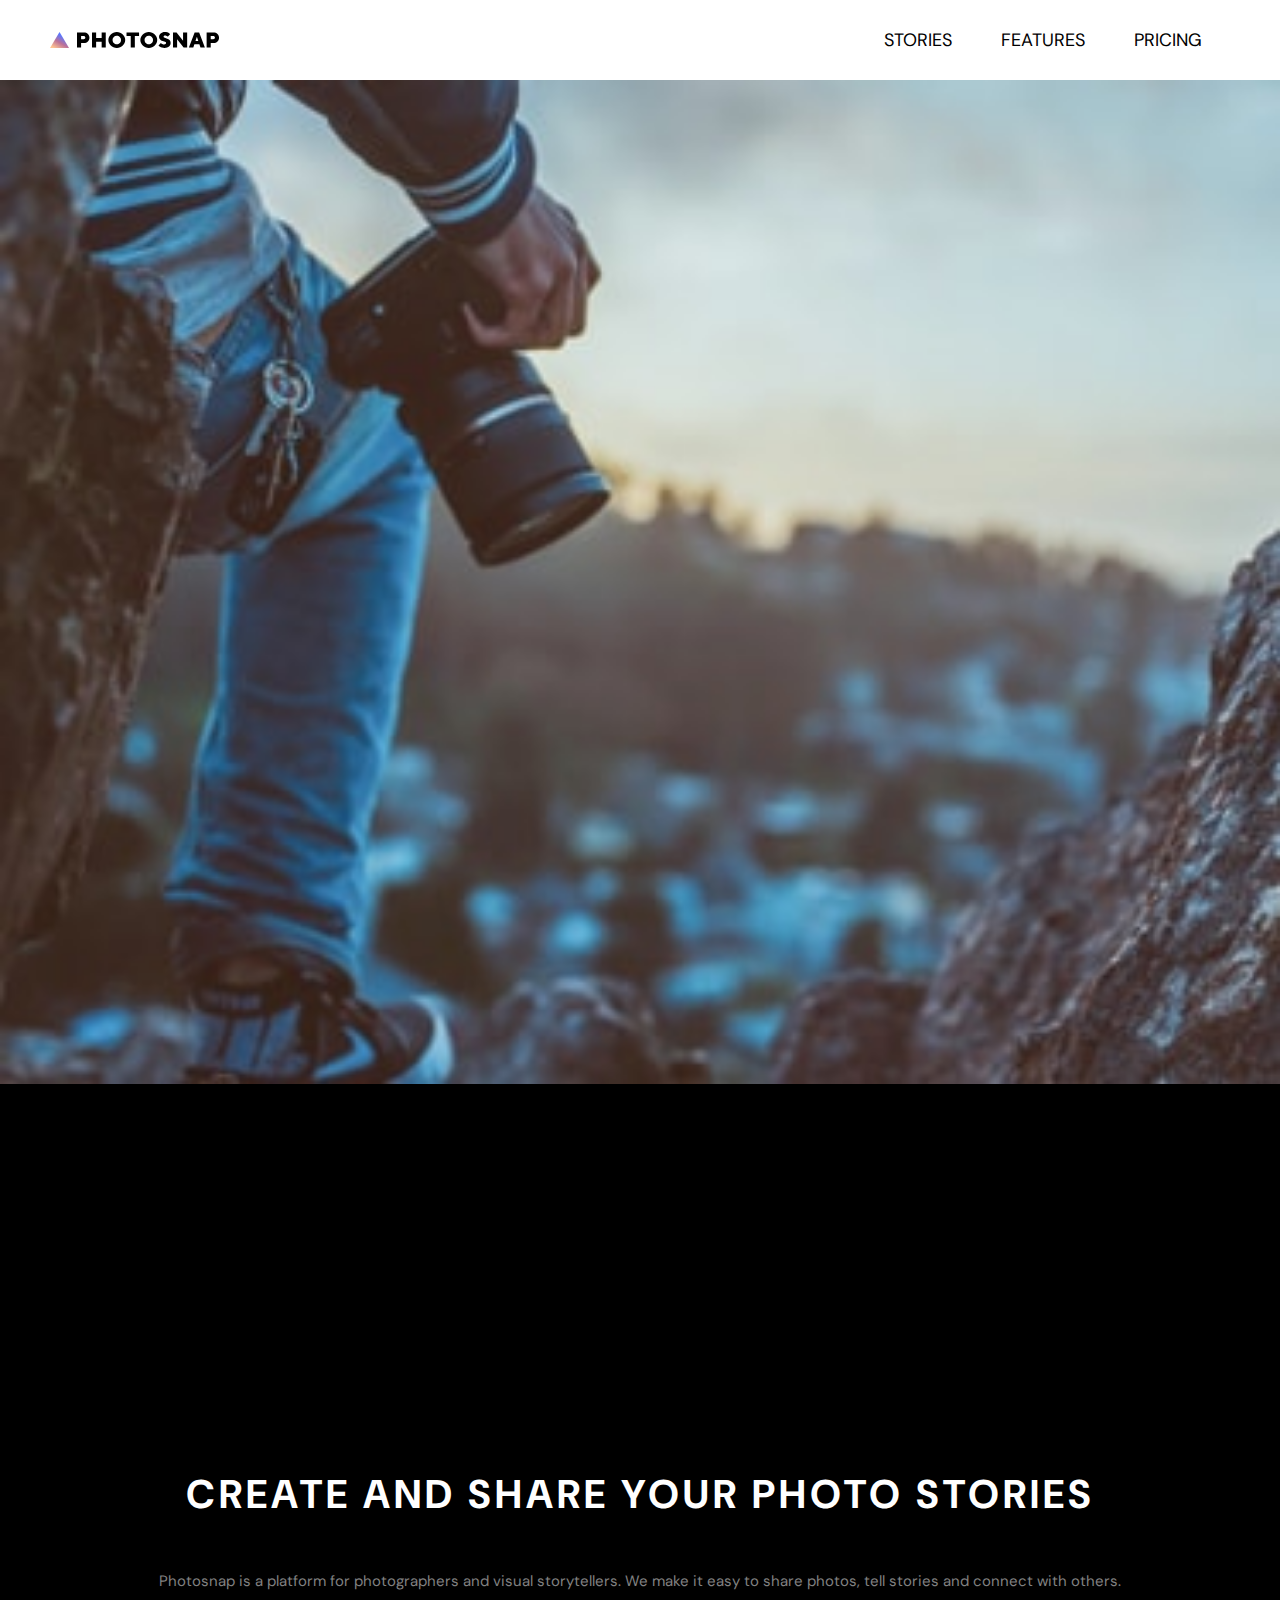
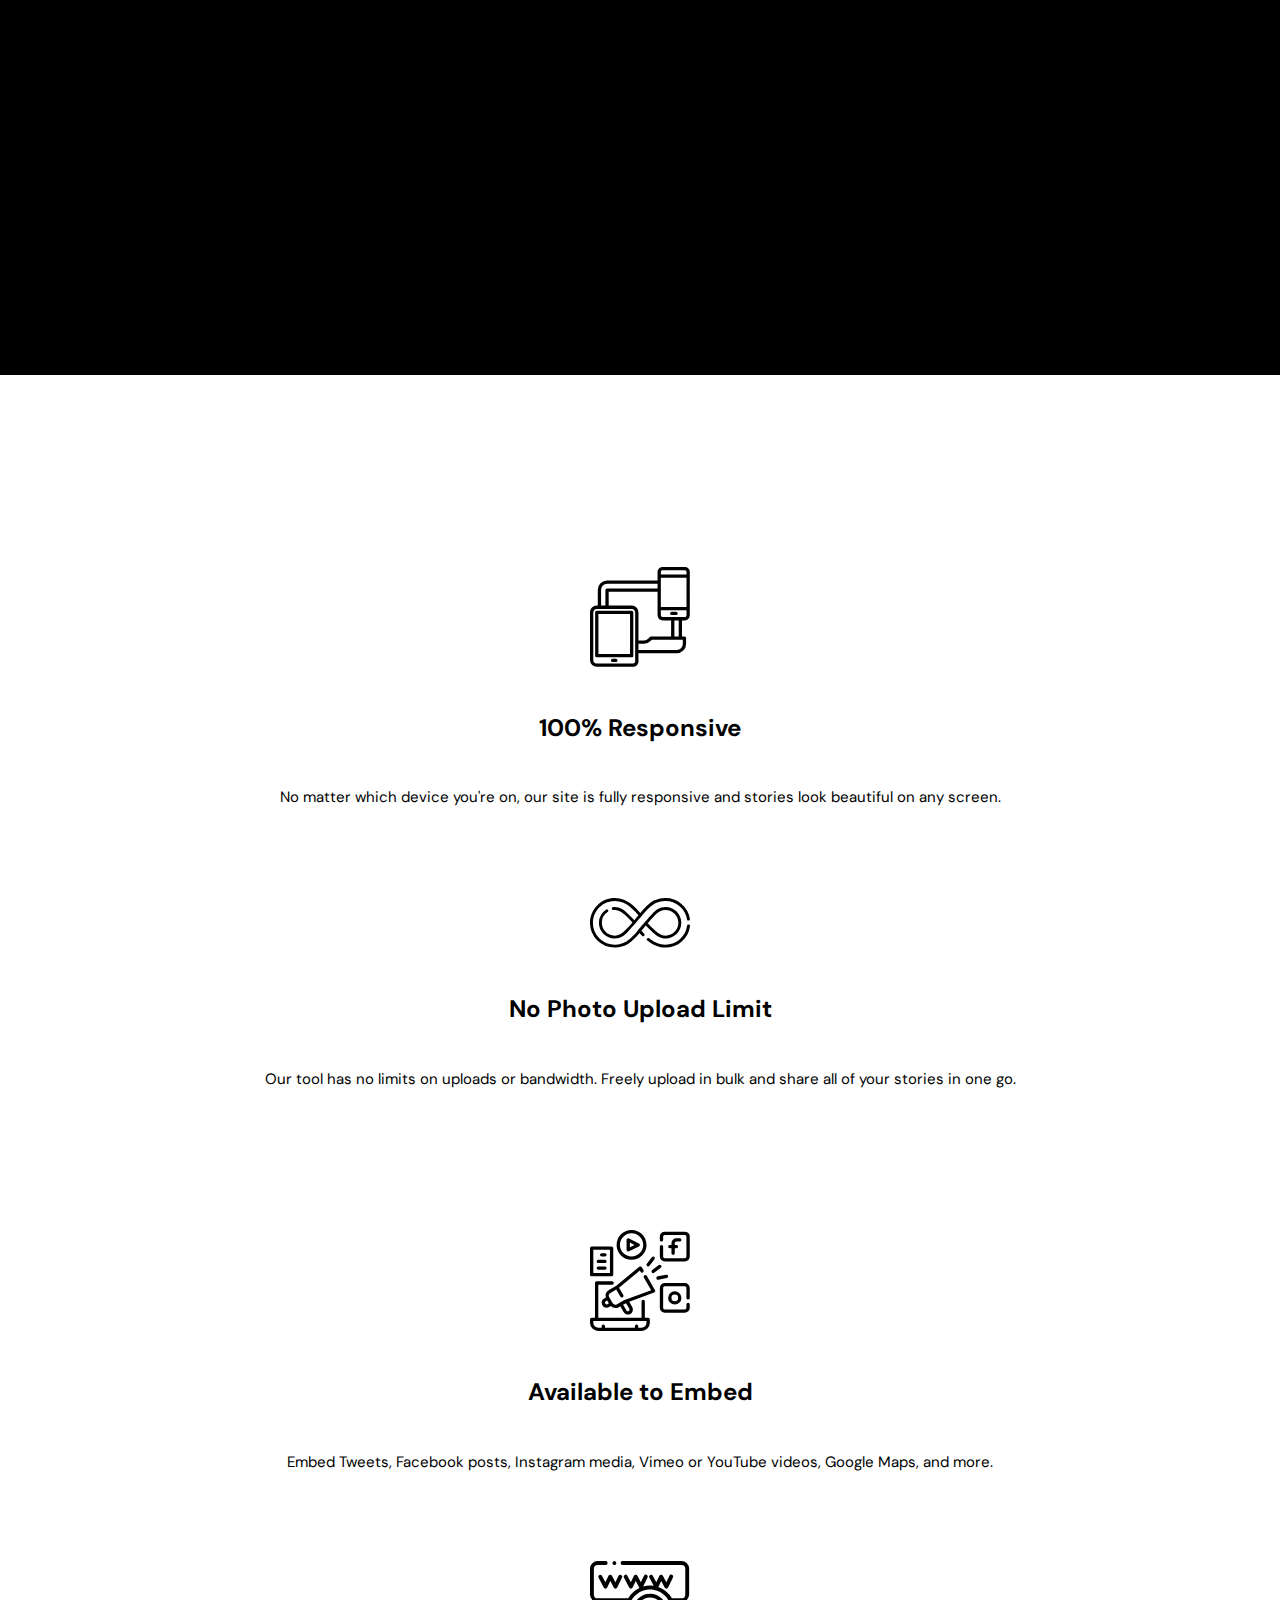
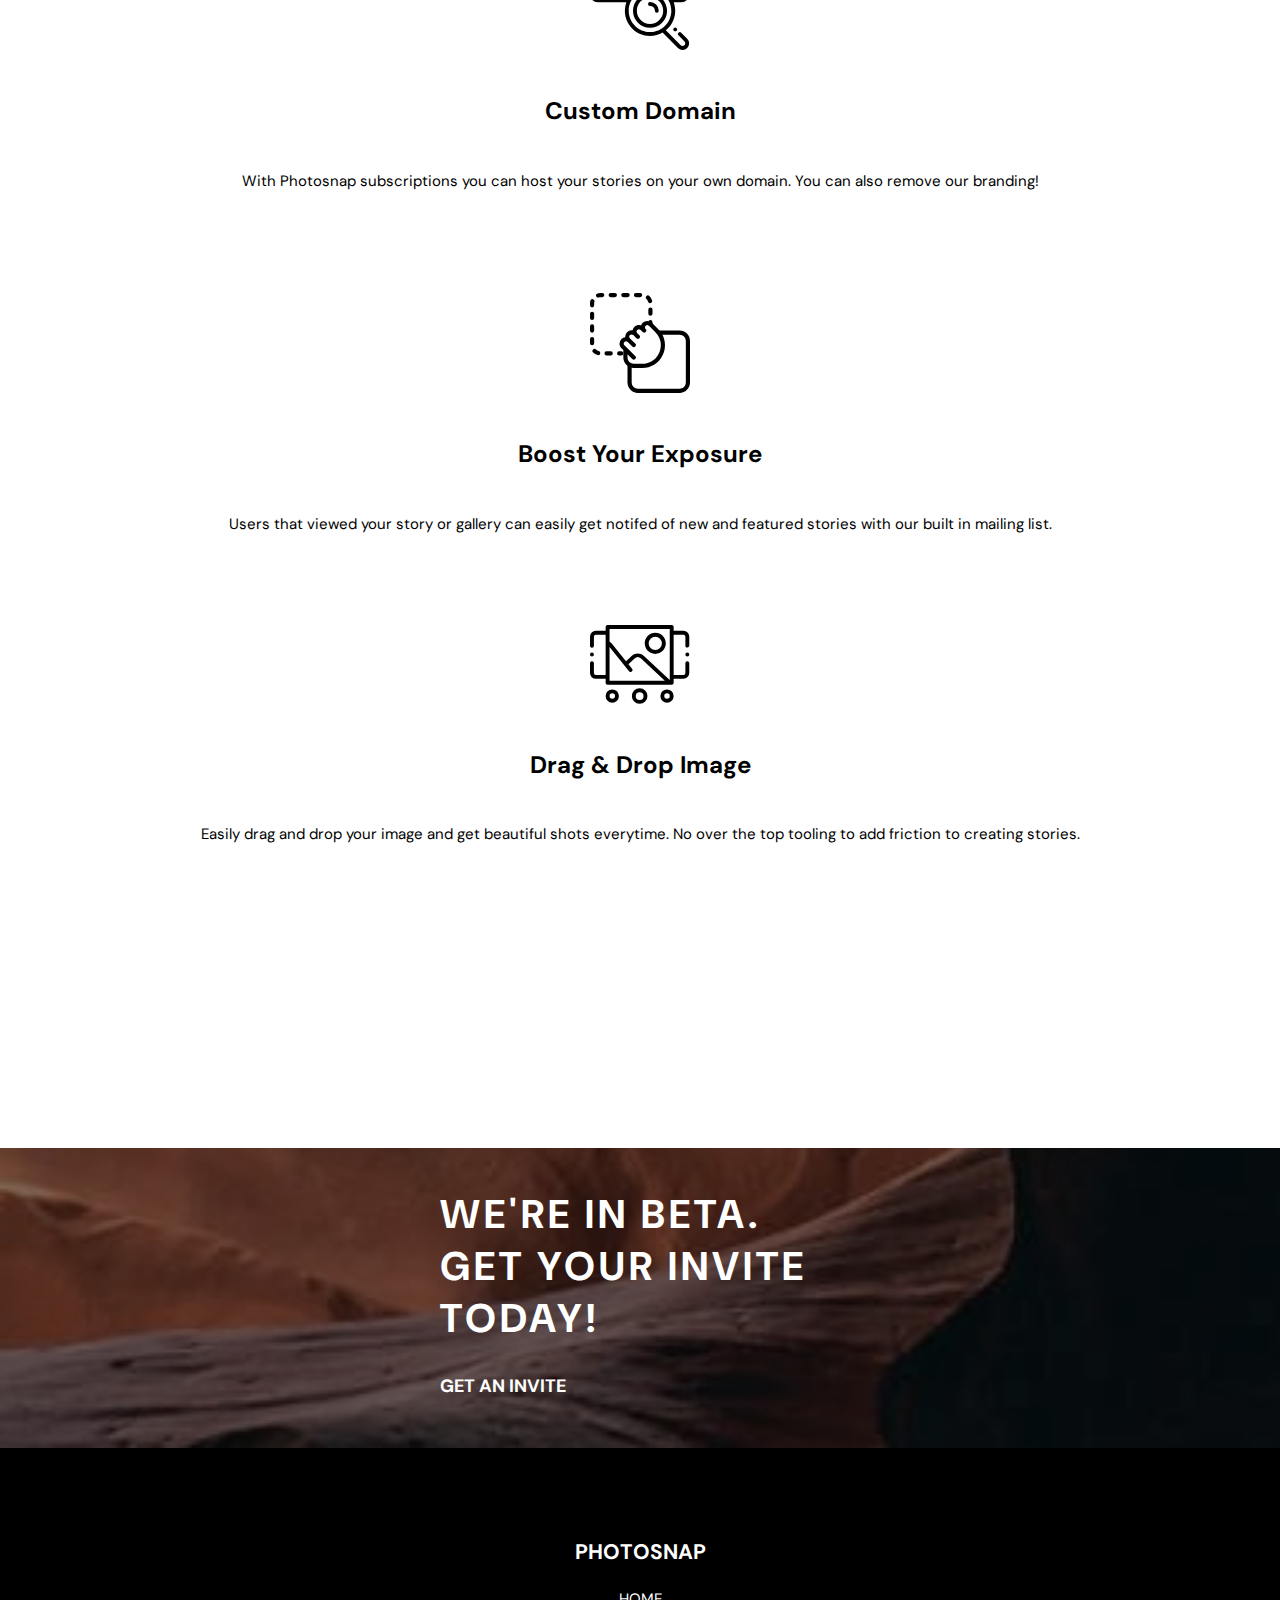
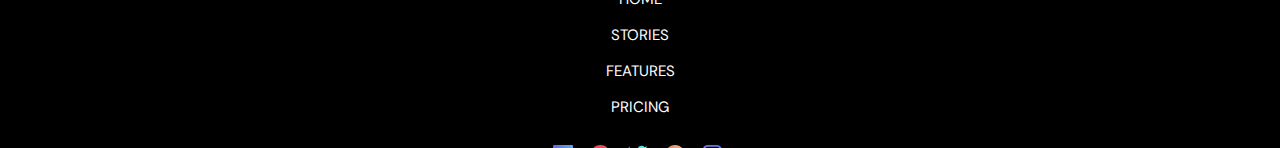
==== features.html @ 5ab947c2 "moving folders out of sc folder" ====
<!DOCTYPE html>
<html lang="en">
  <head>
    <meta charset="UTF-8" />
    <meta name="viewport" content="width=device-width, initial-scale=1.0" />

    <link
      rel="icon"
      type="image/png"
      sizes="32x32"
      href="./assets/favicon-32x32.png"
    />
    <link rel="preconnect" href="https://fonts.googleapis.com" />
    <link rel="preconnect" href="https://fonts.gstatic.com" crossorigin />
    <link
      href="https://fonts.googleapis.com/css2?family=DM+Sans:wght@400;700&display=swap"
      rel="stylesheet"
    />
    <link
      rel="stylesheet"
      href="https://use.fontawesome.com/releases/v5.15.3/css/all.css"
      integrity="sha384-SZXxX4whJ79/gErwcOYf+zWLeJdY/qpuqC4cAa9rOGUstPomtqpuNWT9wdPEn2fk"
      crossorigin="anonymous"
    />
    <link rel="stylesheet" href="features.css" />

    <title>Frontend Mentor | Photosnap Website Challenge</title>
  </head>
  <body>
    <nav class="navbar">
      <div class="navbar-container">
        <a href="/index.html" id="navbar-logo"
          ><img src="assets/shared/desktop/logo.svg" alt="logo"
        /></a>
        <div class="navbar-toggle" id="mobile-menu">
          <span class="bar"></span>
          <span class="bar"></span>
          <span class="bar"></span>
        </div>
        <ul class="navbar-menu">
          <li class="navbar-item">
            <a href="/stories.html" class="navbar-links" id="stories-page"
              >STORIES</a
            >
          </li>
          <li class="navbar-item">
            <a href="/features.html" class="navbar-links" id="features-page"
              >FEATURES</a
            >
          </li>
          <li class="navbar-item">
            <a href="/pricing.html" class="navbar-links" id="pricing-page"
              >PRICING</a
            >
          </li>
        </ul>
      </div>
    </nav>
    <div class="top-outermost-container flex">
      <div class="left-main-container">
        <div class="main-text-container">
          <h1>Create and share your photo Stories</h1>
          <p>
            Photosnap is a platform for photographers and visual storytellers.
            We make it easy to share photos, tell stories and connect with
            others.
          </p>
        </div>
      </div>
      <div class="right-main-container">
        <img
          class="img-settings"
          src="assets/features/mobile/hero.jpg"
          alt="holding-camera-picture"
        />
      </div>
    </div>
    <div class="features-info-outer-container">
      <div class="features-info-inner-container">
        <div class="features-cards">
          <img
            class="features-imgs"
            src="assets/features/desktop/responsive.svg"
            alt="responsive-pic"
          />
          <h2>100% Responsive</h2>
          <p>
            No matter which device you're on, our site is fully responsive and
            stories look beautiful on any screen.
          </p>
        </div>
        <div class="features-cards">
          <img
            class="features-imgs"
            src="assets/features/desktop/no-limit.svg"
            alt="limit-pic"
          />
          <h2>No Photo Upload Limit</h2>
          <p>
            Our tool has no limits on uploads or bandwidth. Freely upload in
            bulk and share all of your stories in one go.
          </p>
        </div>
        <div class="features-cards">
          <img
            class="features-imgs"
            src="assets/features/desktop/embed.svg"
            alt="embed-pic"
          />
          <h2>Available to Embed</h2>
          <p>
            Embed Tweets, Facebook posts, Instagram media, Vimeo or YouTube
            videos, Google Maps, and more.
          </p>
        </div>
        <div class="features-cards">
          <img
            class="features-imgs"
            src="assets/features/desktop/custom-domain.svg"
            alt="domain-pic"
          />
          <h2>Custom Domain</h2>
          <p>
            With Photosnap subscriptions you can host your stories on your own
            domain. You can also remove our branding!
          </p>
        </div>
        <div class="features-cards">
          <img
            class="features-imgs"
            src="assets/features/desktop/boost-exposure.svg"
            alt="boost-pic"
          />
          <h2>Boost Your Exposure</h2>
          <p>
            Users that viewed your story or gallery can easily get notifed of
            new and featured stories with our built in mailing list.
          </p>
        </div>
        <div class="features-cards">
          <img
            class="features-imgs"
            src="assets/features/desktop/drag-drop.svg"
            alt="drag-and-drop-pic"
          />
          <h2>Drag & Drop Image</h2>
          <p>
            Easily drag and drop your image and get beautiful shots everytime.
            No over the top tooling to add friction to creating stories.
          </p>
        </div>
      </div>
    </div>
    <div class="beta-container flex uppercase">
      <div class="beta-left-container">
        <div class="beta-text-wrapper">
          <h1>We're in beta. Get your invite today!</h1>
        </div>
      </div>
      <div class="beta-right-container">
        <div class="invite-wrapper">
          <h3>
            Get an invite<i class="fas fa-long-arrow-alt-right fa-2x"></i>
          </h3>
        </div>
      </div>
    </div>
    <footer class="footer-main">
      <div class="footer-info-div flex">
        <div class="footer-logo-div">
          <a href="/index.html" class="footer-logo" id="page">PHOTOSNAP</a>
        </div>
        <div class="footer-links-div">
          <a href="/index.html" class="footer-links" id="home-page">HOME</a>
          <a href="/stories.html" class="footer-links" id="stories-page"
            >STORIES</a
          >
          <a href="/features.html" class="footer-links" id="features-page"
            >FEATURES</a
          >
          <a href="/pricing.html" class="footer-links" id="pricing-page"
            >PRICING</a
          >
        </div>
        <div class="social-media-div">
          <a href="" class="media-links"
            ><img src="assets/shared/desktop/facebook.svg"
          /></a>
          <a href="" class="media-links"
            ><img src="assets/shared/desktop/youtube.svg"
          /></a>
          <a href="" class="media-links"
            ><img src="assets/shared/desktop/twitter.svg"
          /></a>
          <a href="" class="media-links"
            ><img src="assets/shared/desktop/pinterest.svg"
          /></a>
          <a href="" class="media-links"
            ><img src="assets/shared/desktop/instagram.svg"
          /></a>
        </div>
      </div>
    </footer>
  </body>
  <script src="app.js"></script>
</html>
---- features.css ----
:root {
  --pure-black: #000000;
  --light-grey: #dfdfdf;
  --pure-white: #ffffff;
  --main-accent: linear-gradient(
    202deg,
    rgba(255, 197, 147, 1) 0%,
    rgba(188, 113, 152, 1) 50%,
    rgba(90, 119, 255, 1) 100%
  );
}
/* 
  ------------------REUSABLE----------------- */
* {
  margin: 0;
  padding: 0;
  box-sizing: border-box;
}
html {
  font-size: 15px;
  font-weight: 400;
  font-family: "DM Sans", sans-serif;
}

h1 {
  font-size: 40px;
  font-weight: 700;
  letter-spacing: 4px;
}
h2 {
  font-size: 24px;
  font-weight: 700;
}
h3 {
  font-size: 18px;
  font-weight: 700;
}
h4 {
  font-size: 12px;
  font-weight: 700px;
}
.flex {
  display: flex;
}
.uppercase {
  text-transform: uppercase;
}
/* ------------------------NAVBAR-------------------------------- */
.navbar-toggle {
  display: none;
  margin-top: 20px;
}
.bar {
  display: block;
  width: 25px;
  height: 3px;
  margin: 5px auto;
  transition: all 0.3s ease-in-out;
  background-color: #fff;
}
.navbar {
  /* background: rgb(1, 193, 252); */
  height: 80px;
  display: flex;
  justify-content: center;
  align-items: center;
  font-size: 1.2rem;
  top: 0;
  z-index: 999;
}
.navbar-container {
  display: flex;
  justify-content: space-between;
  height: 80px;
  z-index: 1;
  width: 100%;
  max-width: 1400px;
  margin: 0 auto;
  padding: 0 50px;
}
#navbar-logo {
  display: flex;
  align-items: center;
  cursor: pointer;
  text-decoration: none;
}
.navbar-menu {
  display: flex;
  align-items: center;
  list-style: none;
}
.navbar-links {
  color: black;
  display: flex;
  align-items: center;
  justify-content: center;
  width: 125px;
  text-decoration: none;
  height: 100%;
}
.navbar-links:hover {
  color: var(--light-grey);
  transition: ease-in 0.3s;
}

/* -----------------HERO SECTION--------------- */
.top-outermost-container {
  flex-direction: column-reverse;
}
.left-main-container {
  flex-basis: 100%;
  background-color: var(--pure-black);
}
.main-text-container {
  display: flex;
  align-items: center;
  justify-content: center;
  flex-direction: column;
  margin: 30% 10%;
  color: var(--pure-white);
}
.main-text-container h1 {
  text-transform: uppercase;
}
.main-text-container p {
  margin-top: 5%;
  color: grey;
}
.right-main-container {
  flex-basis: 100%;
}
.img-settings {
  width: 100%;
  vertical-align: bottom;
  height: 100%;
}

/* --------------FEATURES INFO SECTION---------------- */
.features-info-inner-container {
  margin: 15%;
  display: grid;
  grid-template-rows: repeat(6, 1fr);
  grid-template-columns: 1fr;
}
.features-cards {
  display: flex;
  flex-direction: column;
  text-align: center;
  align-items: center;
  margin-bottom: 10%;
}
.features-cards h2 {
  margin: 5% auto;
}
.features-imgs {
  height: auto;
  width: 100px;
}

/* -------------BETA SECTION---------------- */
.beta-container {
  background-image: url("assets/shared/mobile/bg-beta.jpg");
  background-size: cover;
  background-position: center;
  color: var(--pure-white);
  flex-direction: column;
  height: 300px;
  width: 100%;
}
.beta-left-container {
  flex-basis: 100%;
}
.beta-text-wrapper {
  margin: 40px auto 0;
  width: 400px;
}
.beta-right-container {
  flex-basis: 100%;
}
.invite-wrapper {
  width: 400px;
  margin: 30px auto 0;
}
.invite-wrapper i {
  margin-left: 50%;
  cursor: pointer;
}
/* ---------------FOOTER----------------- */
.footer-main {
  height: 300px;
  width: 100%;
  background-color: black;
  overflow: hidden;
}
.footer-info-div {
  height: 250px;
  width: 400px;
  margin: 7% auto;
  flex-direction: column;
  justify-content: center;
  align-items: center;
}
.footer-logo-div {
  margin-left: 5%;
  margin-bottom: 4%;
  flex-basis: 100%;
  width: 200px;
  text-align: center;
  margin: 0;
}
.footer-logo {
  color: white;
  cursor: pointer;
  text-decoration: none;

  font-weight: 700;
  font-size: 140%;
}
.footer-links-div {
  flex-basis: 100%;
  display: flex;
  flex-direction: column;
  margin-bottom: 5%;
  width: 200px;
  text-align: center;
}
.footer-links {
  color: white;
  text-decoration: none;
  margin: 4% 0;
  cursor: pointer;
}
.footer-links:hover {
  color: grey;
  transition: ease-in 0.3s;
}
.social-media-div {
  flex-basis: 100%;
  width: 200px;
  display: flex;
  justify-content: space-evenly;
}
.media-links {
  margin-right: 2%;
  cursor: pointer;
}

@media only screen and (max-width: 768px) {
  /* ----------NAVBAR--------------- */
  .navbar-menu {
    position: fixed;
    left: -100%;
    top: 5rem;
    flex-direction: column;
    background-color: white;
    width: 100%;
    border-radius: 10px;
    text-align: center;
    transition: 0.3s;
    /* box-shadow: 0 10px 27px rgba(0, 0, 0.05); */
  }
  .navbar-menu.active {
    left: 0;
  }
  .navbar-item {
    margin: 2.5rem 0;
  }
  .navbar-links {
    color: black;
  }
  .navbar-toggle {
    display: block;
    cursor: pointer;
  }
  .navbar-toggle span {
    background-color: black;
  }
  .navbar-toggle.active .bar:nth-child(2) {
    opacity: 0;
  }
  .navbar-toggle.active .bar:nth-child(1) {
    transform: translateY(8px) rotate(45deg);
  }
  .navbar-toggle.active .bar:nth-child(3) {
    transform: translateY(-8px) rotate(-45deg);
  }
}
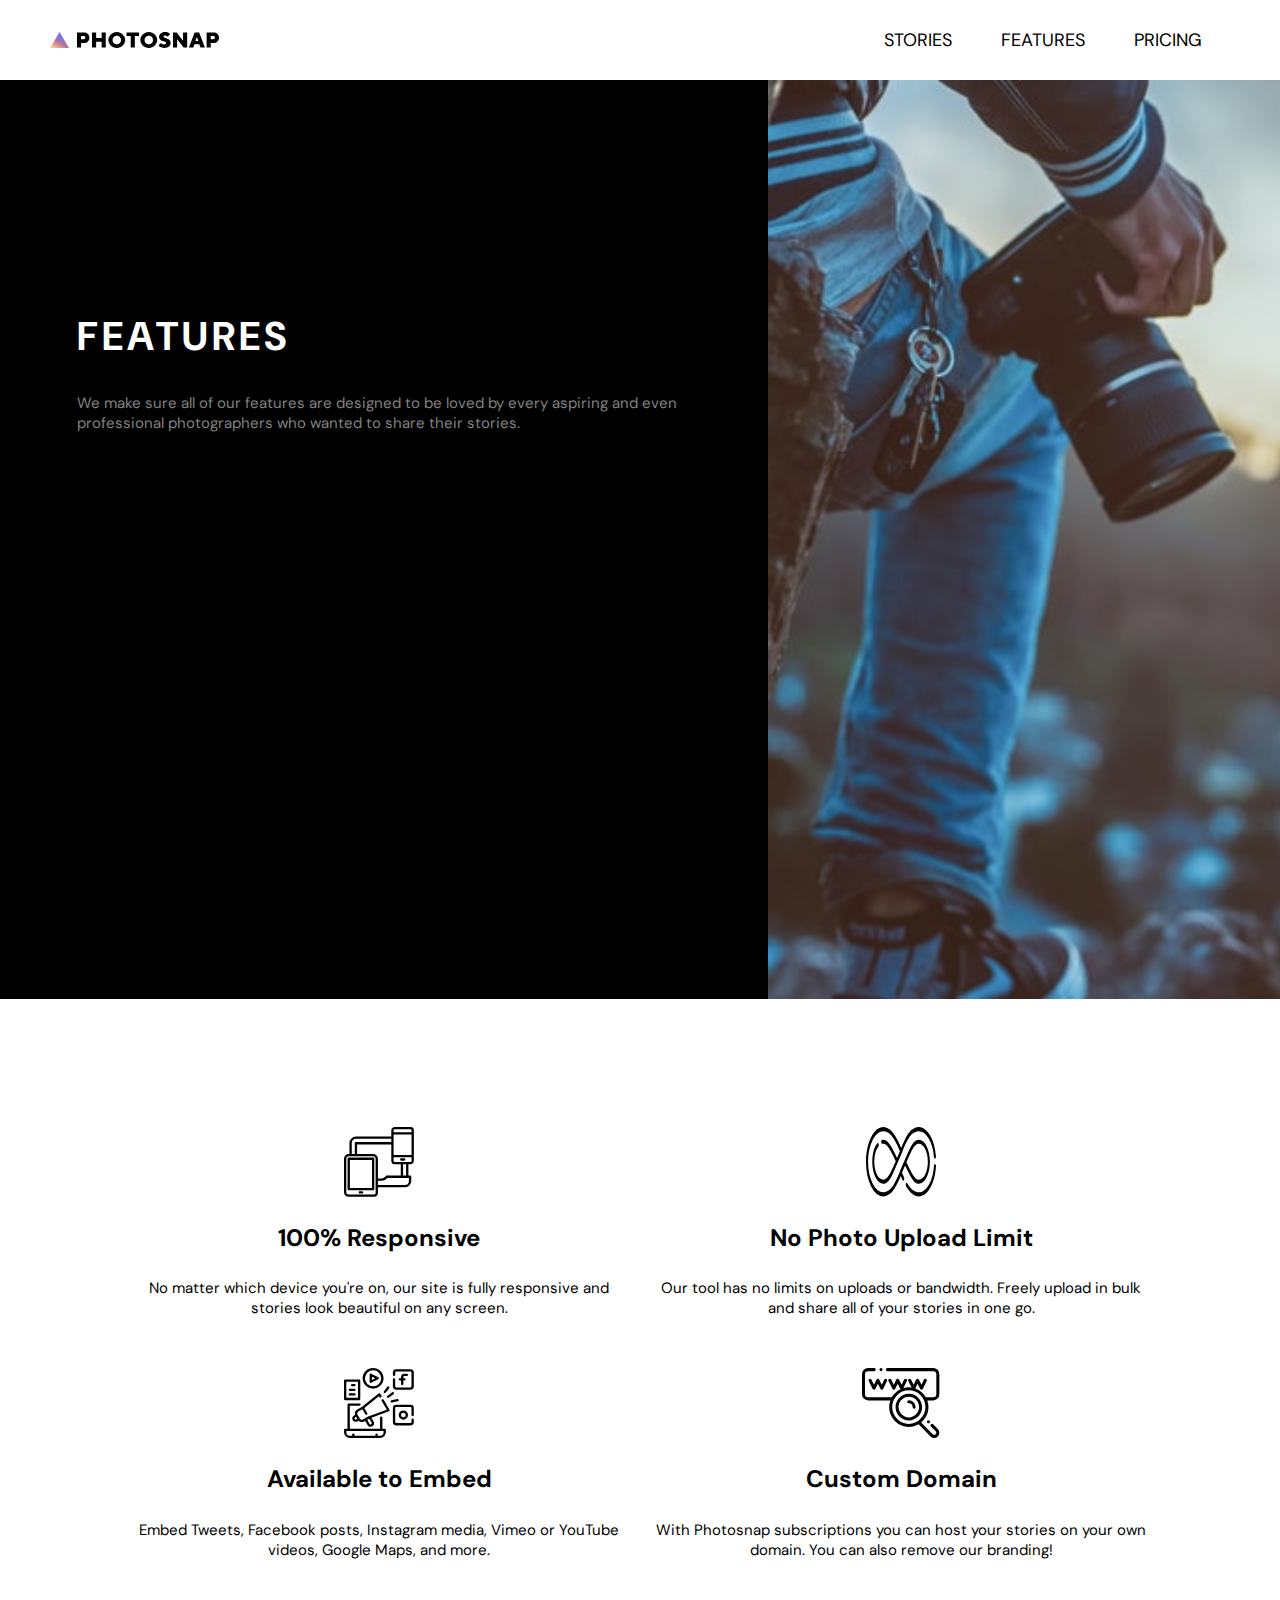
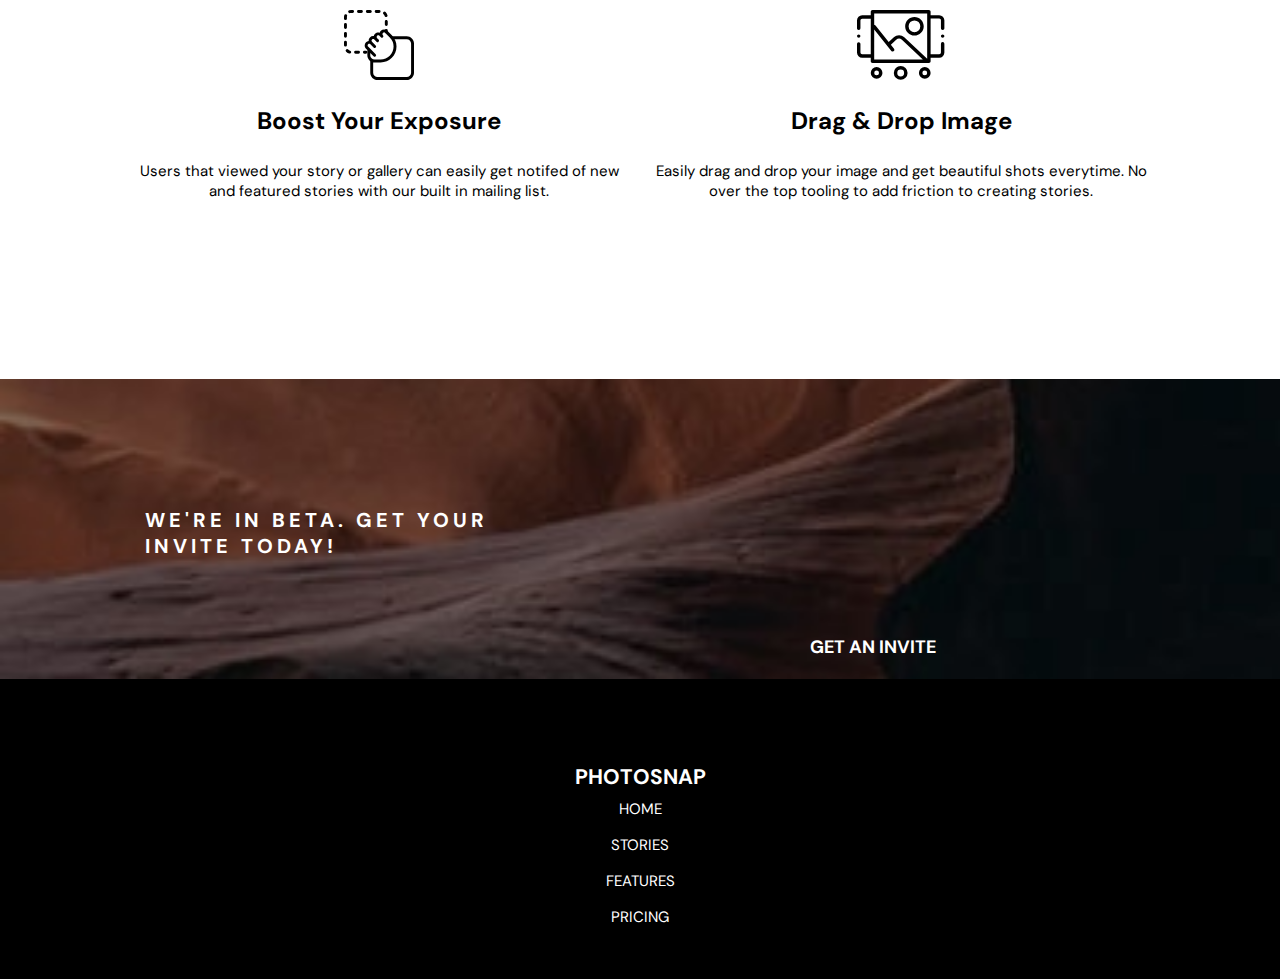
==== commit 31547808: "tablet responsive" ====
--- a/features.html
+++ b/features.html
@@ -29,7 +29,7 @@
   <body>
     <nav class="navbar">
       <div class="navbar-container">
-        <a href="/index.html" id="navbar-logo"
+        <a href="index.html" id="navbar-logo"
           ><img src="assets/shared/desktop/logo.svg" alt="logo"
         /></a>
         <div class="navbar-toggle" id="mobile-menu">
@@ -39,17 +39,17 @@
         </div>
         <ul class="navbar-menu">
           <li class="navbar-item">
-            <a href="/stories.html" class="navbar-links" id="stories-page"
+            <a href="stories.html" class="navbar-links" id="stories-page"
               >STORIES</a
             >
           </li>
           <li class="navbar-item">
-            <a href="/features.html" class="navbar-links" id="features-page"
+            <a href="features.html" class="navbar-links" id="features-page"
               >FEATURES</a
             >
           </li>
           <li class="navbar-item">
-            <a href="/pricing.html" class="navbar-links" id="pricing-page"
+            <a href="pricing.html" class="navbar-links" id="pricing-page"
               >PRICING</a
             >
           </li>
@@ -59,20 +59,25 @@
     <div class="top-outermost-container flex">
       <div class="left-main-container">
         <div class="main-text-container">
-          <h1>Create and share your photo Stories</h1>
-          <p>
-            Photosnap is a platform for photographers and visual storytellers.
-            We make it easy to share photos, tell stories and connect with
-            others.
+          <h1>features</h1>
+          <p>
+            We make sure all of our features are designed to be loved by every
+            aspiring and even professional photographers who wanted to share
+            their stories.
           </p>
         </div>
       </div>
       <div class="right-main-container">
         <img
-          class="img-settings"
+          class="img-settings mobile"
           src="assets/features/mobile/hero.jpg"
           alt="holding-camera-picture"
         />
+        <img
+          class="img-settings tablet"
+          src="assets/features/tablet/hero.jpg"
+          alt="holding-camera-picture"
+        />
       </div>
     </div>
     <div class="features-info-outer-container">
@@ -91,7 +96,7 @@
         </div>
         <div class="features-cards">
           <img
-            class="features-imgs"
+            class="features-imgs loop"
             src="assets/features/desktop/no-limit.svg"
             alt="limit-pic"
           />
@@ -168,17 +173,17 @@
     <footer class="footer-main">
       <div class="footer-info-div flex">
         <div class="footer-logo-div">
-          <a href="/index.html" class="footer-logo" id="page">PHOTOSNAP</a>
+          <a href="index.html" class="footer-logo" id="page">PHOTOSNAP</a>
         </div>
         <div class="footer-links-div">
-          <a href="/index.html" class="footer-links" id="home-page">HOME</a>
-          <a href="/stories.html" class="footer-links" id="stories-page"
+          <a href="index.html" class="footer-links" id="home-page">HOME</a>
+          <a href="stories.html" class="footer-links" id="stories-page"
             >STORIES</a
           >
-          <a href="/features.html" class="footer-links" id="features-page"
+          <a href="features.html" class="footer-links" id="features-page"
             >FEATURES</a
           >
-          <a href="/pricing.html" class="footer-links" id="pricing-page"
+          <a href="pricing.html" class="footer-links" id="pricing-page"
             >PRICING</a
           >
         </div>
--- a/features.css
+++ b/features.css
@@ -45,6 +45,12 @@
 .uppercase {
   text-transform: uppercase;
 }
+.mobile {
+  display: block;
+}
+.tablet {
+  display: none;
+}
 /* ------------------------NAVBAR-------------------------------- */
 .navbar-toggle {
   display: none;
@@ -154,7 +160,7 @@
 }
 .features-imgs {
   height: auto;
-  width: 100px;
+  width: 80px;
 }
 
 /* -------------BETA SECTION---------------- */
@@ -172,17 +178,20 @@
 }
 .beta-text-wrapper {
   margin: 40px auto 0;
-  width: 400px;
+  width: 200px;
+}
+.beta-text-wrapper h1 {
+  font-size: 20px;
 }
 .beta-right-container {
   flex-basis: 100%;
 }
 .invite-wrapper {
-  width: 400px;
+  width: 200px;
   margin: 30px auto 0;
 }
 .invite-wrapper i {
-  margin-left: 50%;
+  margin-left: 20%;
   cursor: pointer;
 }
 /* ---------------FOOTER----------------- */
@@ -194,7 +203,7 @@
 }
 .footer-info-div {
   height: 250px;
-  width: 400px;
+  width: 100%;
   margin: 7% auto;
   flex-direction: column;
   justify-content: center;
@@ -243,6 +252,57 @@
 .media-links {
   margin-right: 2%;
   cursor: pointer;
+}
+
+@media only screen and (min-width: 768px) {
+  .top-outermost-container {
+    flex-direction: row;
+  }
+  .left-main-container {
+    flex-basis: 60%;
+  }
+  .right-main-container {
+    flex-basis: 40%;
+  }
+  .main-text-container {
+    display: flex;
+    align-items: flex-start;
+  }
+  .features-info-inner-container {
+    margin: 10%;
+    display: grid;
+    grid-template-rows: repeat(3, 1fr);
+    grid-template-columns: 1fr 1fr;
+    column-gap: 20px;
+  }
+  .features-imgs {
+    height: 70px;
+    width: auto;
+  }
+  .loop {
+    height: 70px;
+    width: 70px;
+  }
+  .beta-container {
+    flex-direction: row;
+  }
+  .beta-text-wrapper {
+    margin: 20% auto 0;
+    width: 350px;
+  }
+  .invite-wrapper {
+    width: 300px;
+    margin: 40% auto 0;
+  }
+  .invite-wrapper i {
+    margin-left: 30%;
+  }
+  .mobile {
+    display: none;
+  }
+  .tablet {
+    display: block;
+  }
 }
 
 @media only screen and (max-width: 768px) {
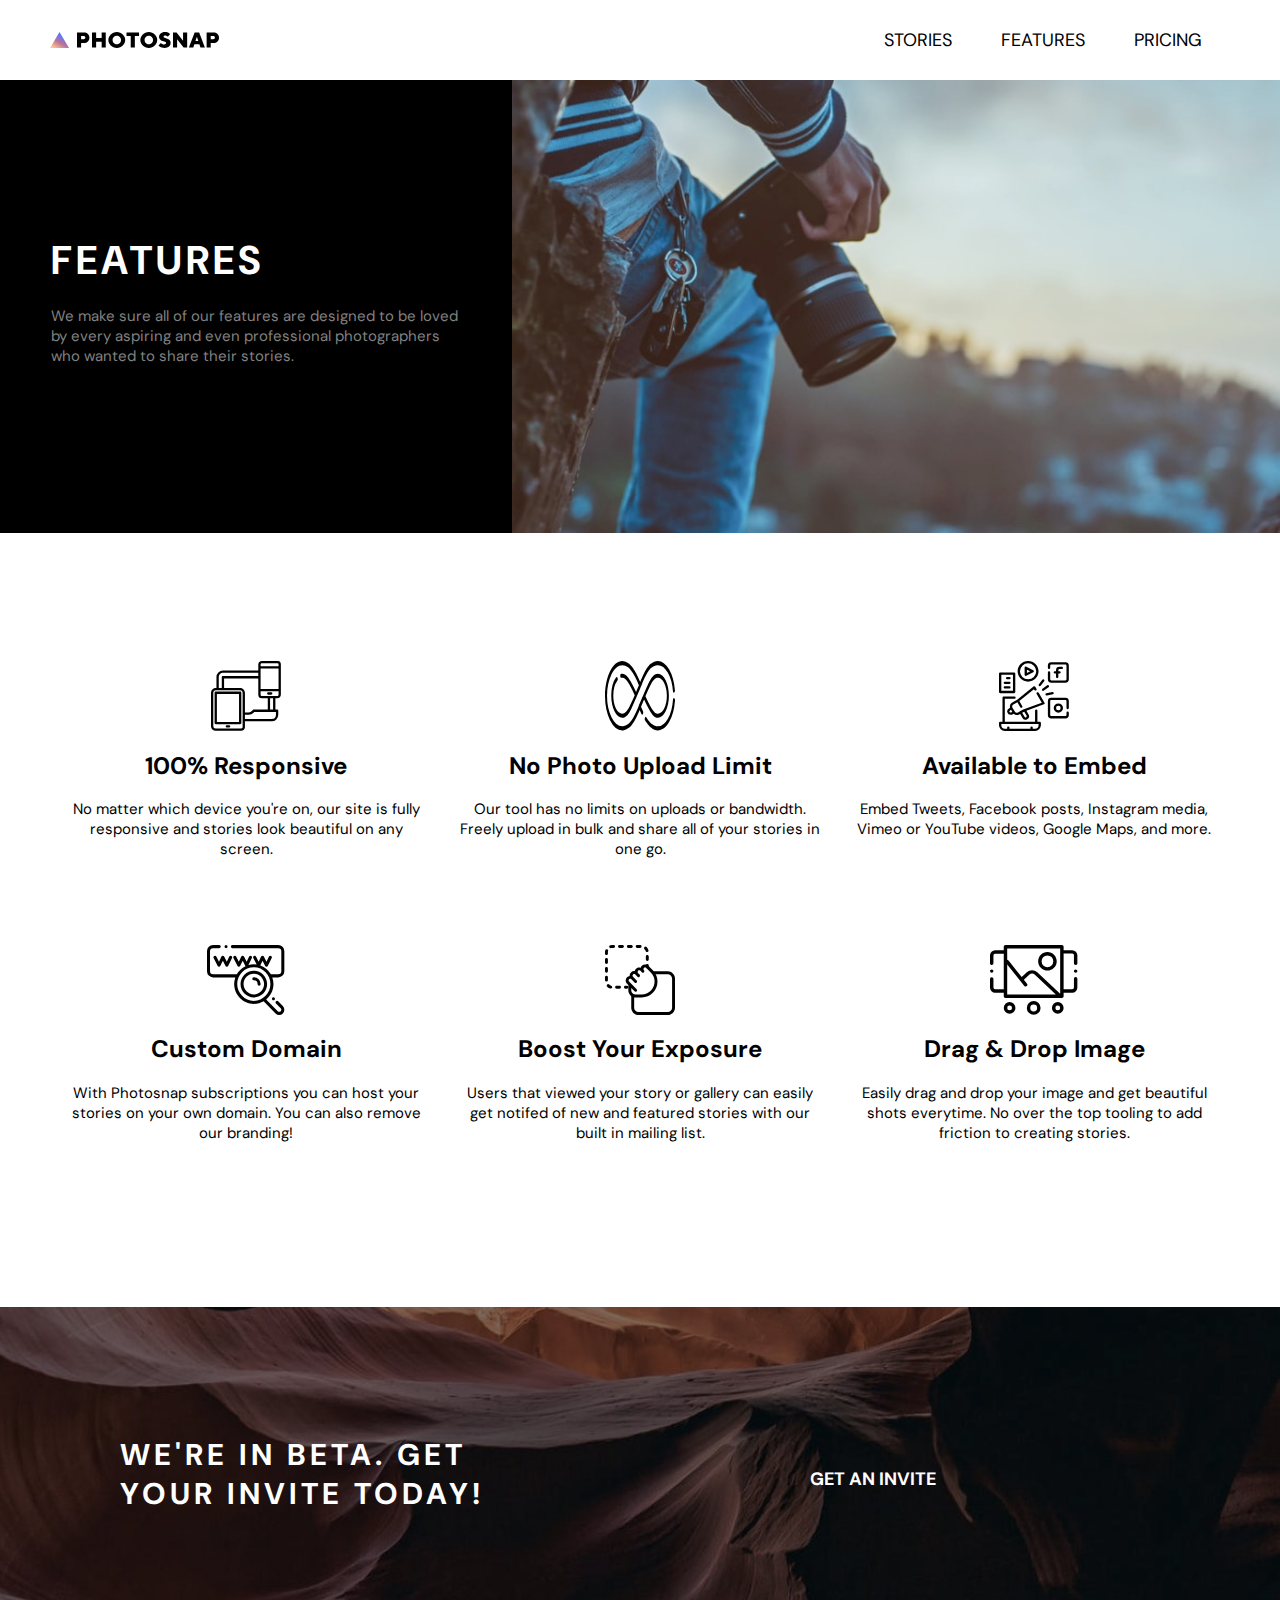
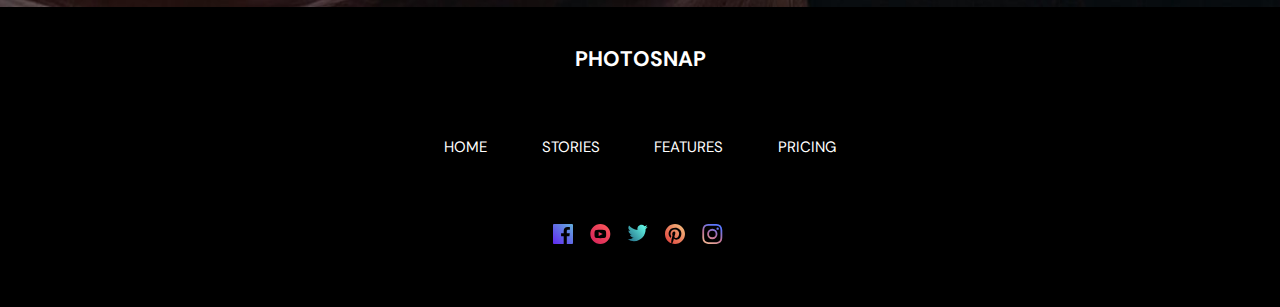
==== commit 6503c7c7: "made site desktop responsive" ====
--- a/features.html
+++ b/features.html
@@ -24,7 +24,7 @@
     />
     <link rel="stylesheet" href="features.css" />
 
-    <title>Frontend Mentor | Photosnap Website Challenge</title>
+    <title>Photosnap Website</title>
   </head>
   <body>
     <nav class="navbar">
@@ -78,6 +78,11 @@
           src="assets/features/tablet/hero.jpg"
           alt="holding-camera-picture"
         />
+        <img
+          class="img-settings desktop"
+          src="assets/features/desktop/hero.jpg"
+          alt="holding-camera-picture"
+        />
       </div>
     </div>
     <div class="features-info-outer-container">
--- a/features.css
+++ b/features.css
@@ -51,6 +51,9 @@
 .tablet {
   display: none;
 }
+.desktop {
+  display: none;
+}
 /* ------------------------NAVBAR-------------------------------- */
 .navbar-toggle {
   display: none;
@@ -65,7 +68,6 @@
   background-color: #fff;
 }
 .navbar {
-  /* background: rgb(1, 193, 252); */
   height: 80px;
   display: flex;
   justify-content: center;
@@ -254,7 +256,76 @@
   cursor: pointer;
 }
 
-@media only screen and (min-width: 768px) {
+/* --------------------MEDIA QUERIES------------------ */
+@media only screen and (min-width: 1025px) {
+  .top-outermost-container {
+    flex-direction: row;
+  }
+  .left-main-container {
+    flex-basis: 40%;
+  }
+  .right-main-container {
+    flex-basis: 60%;
+  }
+  .main-text-container {
+    display: flex;
+    align-items: flex-start;
+  }
+  .features-info-inner-container {
+    margin: 10% 5%;
+    display: grid;
+    grid-template-rows: repeat(2, 1fr);
+    grid-template-columns: repeat(3, 1fr);
+    column-gap: 30px;
+    row-gap: 50px;
+  }
+  .features-imgs {
+    height: 70px;
+    width: auto;
+  }
+  .loop {
+    height: 70px;
+    width: 70px;
+  }
+  .beta-container {
+    flex-direction: row;
+    background-image: url("assets/shared/desktop/bg-beta.jpg");
+  }
+  .beta-text-wrapper {
+    margin: 20% auto 0;
+    width: 400px;
+  }
+  .beta-text-wrapper h1 {
+    font-size: 30px;
+  }
+  .invite-wrapper {
+    width: 300px;
+    margin: 25% auto 0;
+  }
+  .invite-wrapper i {
+    margin-left: 30%;
+  }
+  .footer-info-div {
+    margin: 3% auto;
+    width: 700px;
+  }
+  .footer-links-div {
+    flex-direction: row;
+    justify-content: space-evenly;
+    width: 500px;
+  }
+  .mobile {
+    display: none;
+  }
+  .tablet {
+    display: none;
+  }
+  .desktop {
+    display: block;
+  }
+}
+
+@media only screen and (min-width: 768px) and (max-width: 1024px) {
   .top-outermost-container {
     flex-direction: row;
   }
@@ -290,18 +361,33 @@
     margin: 20% auto 0;
     width: 350px;
   }
+  .beta-text-wrapper h1 {
+    font-size: 25px;
+  }
   .invite-wrapper {
     width: 300px;
-    margin: 40% auto 0;
+    margin: 20% auto 0;
   }
   .invite-wrapper i {
     margin-left: 30%;
   }
+  .footer-info-div {
+    margin: 3% auto;
+    width: 700px;
+  }
+  .footer-links-div {
+    flex-direction: row;
+    justify-content: space-evenly;
+    width: 500px;
+  }
   .mobile {
     display: none;
   }
   .tablet {
     display: block;
+  }
+  .desktop {
+    display: none;
   }
 }
 
@@ -317,7 +403,6 @@
     border-radius: 10px;
     text-align: center;
     transition: 0.3s;
-    /* box-shadow: 0 10px 27px rgba(0, 0, 0.05); */
   }
   .navbar-menu.active {
     left: 0;
